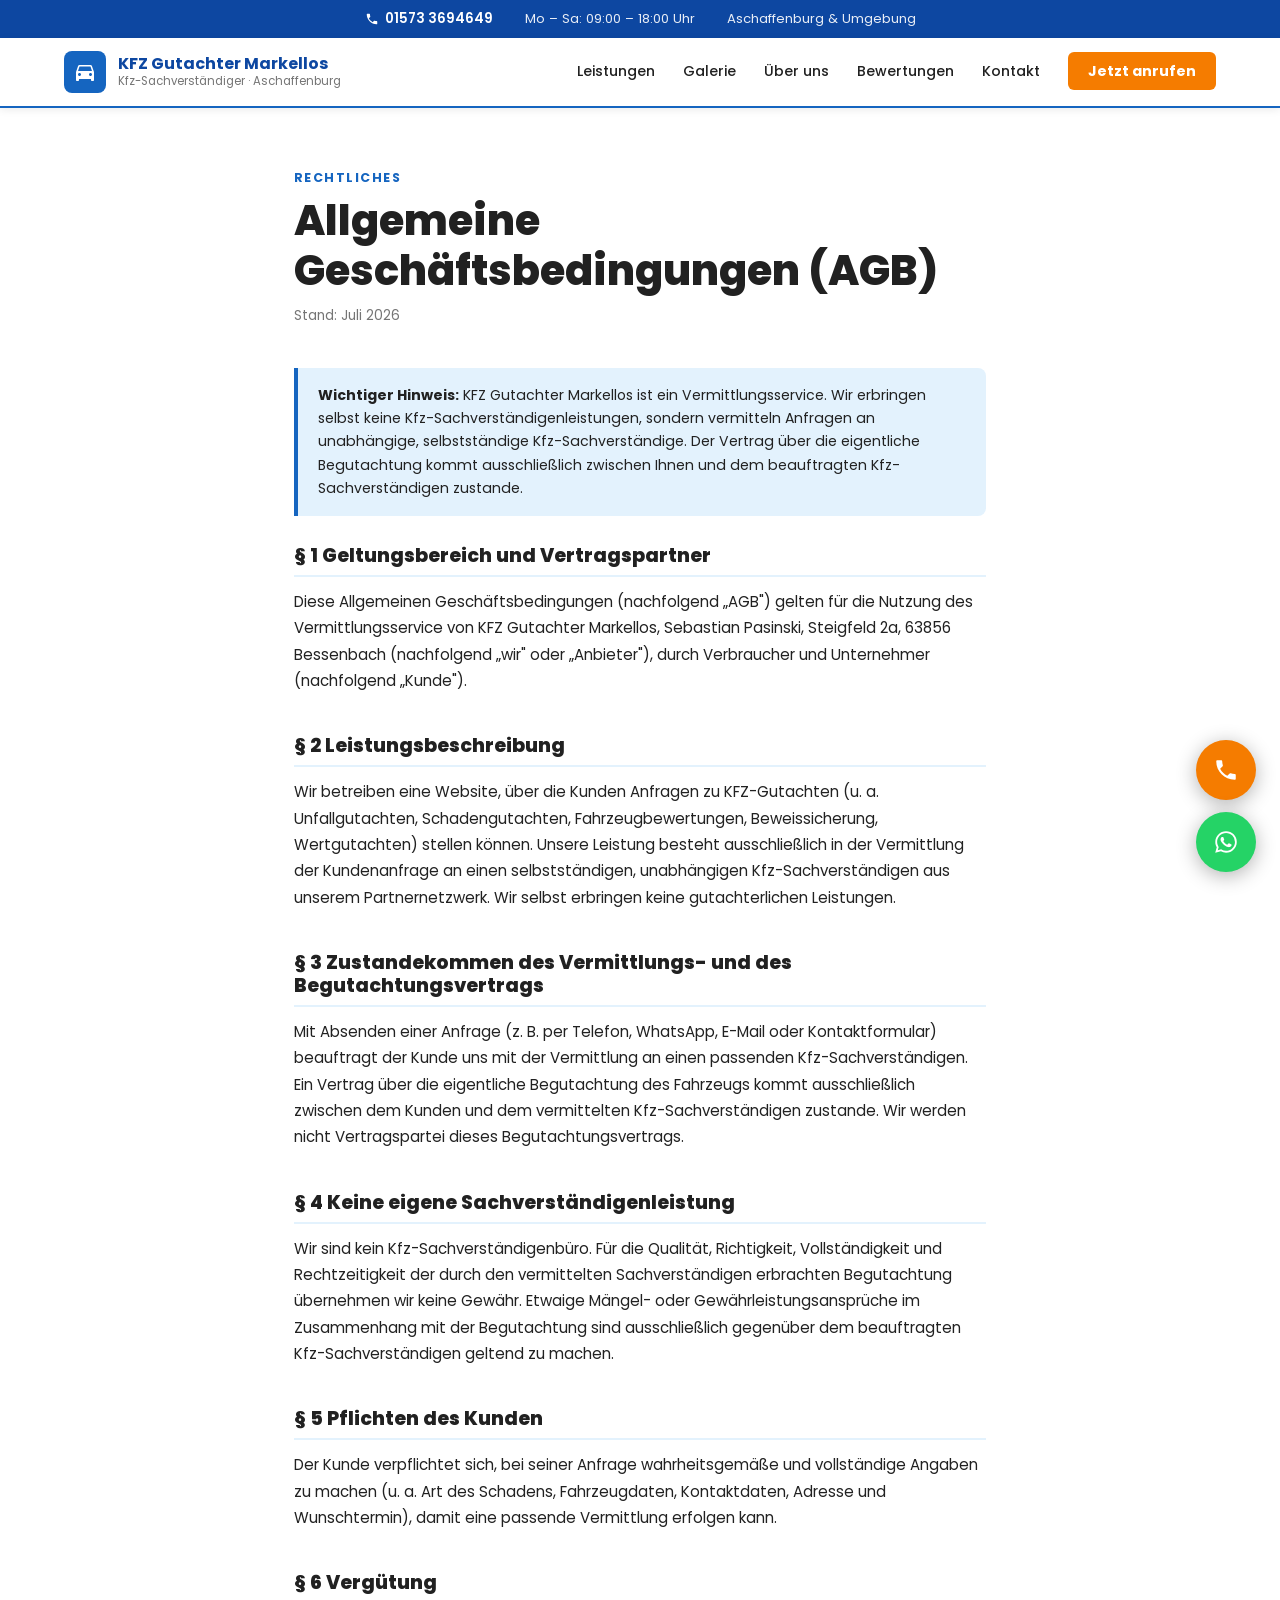
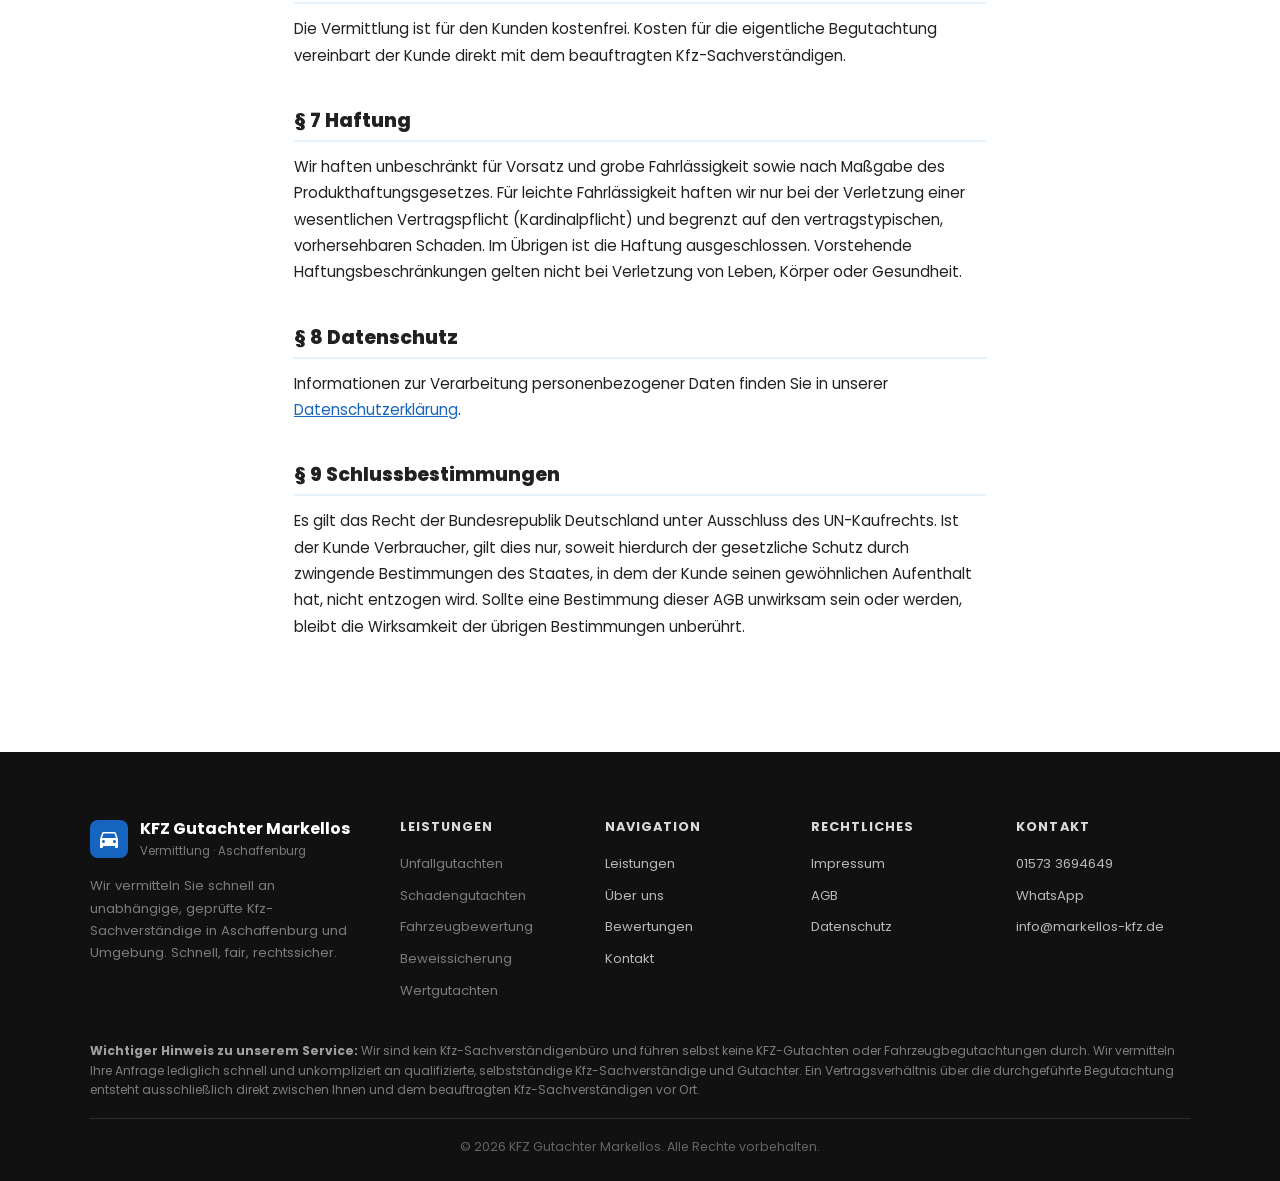
==== agb.html @ 5ba18771 "Initial Commit" ====
<!DOCTYPE html>
<html lang="de">
<head>
  <meta charset="UTF-8" />
  <meta name="viewport" content="width=device-width, initial-scale=1.0" />
  <meta name="description" content="Allgemeine Geschäftsbedingungen (AGB) des Vermittlungsservice von KFZ Gutachter Markellos." />
  <title>AGB | KFZ Gutachter Markellos</title>
  <link href="https://fonts.googleapis.com/css2?family=Poppins:wght@300;400;500;600;700;800&display=swap" rel="stylesheet" />
  <link href="style.css" rel="stylesheet" />
</head>
<body>

<!-- TOP BAR -->
<div class="topbar">
  <div class="topbar-item">
    <svg viewBox="0 0 24 24" style="width:14px;height:14px;fill:#fff;"><path d="M6.6 10.8c1.4 2.8 3.8 5.1 6.6 6.6l2.2-2.2c.3-.3.7-.4 1-.2 1.1.4 2.3.6 3.6.6.6 0 1 .4 1 1V20c0 .6-.4 1-1 1-9.4 0-17-7.6-17-17 0-.6.4-1 1-1h3.5c.6 0 1 .4 1 1 0 1.3.2 2.5.6 3.6.1.3 0 .7-.2 1L6.6 10.8z"/></svg>
    <a href="tel:015733694649">01573 3694649</a>
  </div>
  <div class="topbar-item">Mo – Sa: 09:00 – 18:00 Uhr</div>
  <div class="topbar-item">Aschaffenburg &amp; Umgebung</div>
</div>

<!-- NAV -->
<nav id="nav">
  <a href="index.html" class="nav-logo">
    <div class="nav-logo-icon">
      <svg viewBox="0 0 24 24"><path d="M18.92 6.01C18.72 5.42 18.16 5 17.5 5h-11c-.66 0-1.21.42-1.42 1.01L3 12v8c0 .55.45 1 1 1h1c.55 0 1-.45 1-1v-1h12v1c0 .55.45 1 1 1h1c.55 0 1-.45 1-1v-8l-2.08-5.99zM6.5 16c-.83 0-1.5-.67-1.5-1.5S5.67 13 6.5 13s1.5.67 1.5 1.5S7.33 16 6.5 16zm11 0c-.83 0-1.5-.67-1.5-1.5s.67-1.5 1.5-1.5 1.5.67 1.5 1.5-.67 1.5-1.5 1.5zM5 11l1.5-4.5h11L19 11H5z"/></svg>
    </div>
    <div class="nav-brand">
      <div class="nav-brand-name">KFZ Gutachter Markellos</div>
      <div class="nav-brand-sub">Kfz-Sachverständiger · Aschaffenburg</div>
    </div>
  </a>

  <ul class="nav-links" id="navLinks">
    <li><a href="index.html#leistungen">Leistungen</a></li>
    <li><a href="index.html#galerie">Galerie</a></li>
    <li><a href="ueber-uns.html">Über uns</a></li>
    <li><a href="index.html#bewertungen">Bewertungen</a></li>
    <li><a href="index.html#kontakt">Kontakt</a></li>
    <li><a href="tel:015733694649" class="nav-cta">Jetzt anrufen</a></li>
  </ul>

  <button class="hamburger" id="hamburger" aria-label="Menü öffnen">
    <span></span><span></span><span></span>
  </button>
</nav>

<!-- AGB CONTENT -->
<div class="legal-page">
  <div class="section-label">Rechtliches</div>
  <h1>Allgemeine Geschäftsbedingungen (AGB)</h1>
  <p class="legal-updated">Stand: Juli 2026</p>

  <div class="legal-note">
    <strong>Wichtiger Hinweis:</strong> KFZ Gutachter Markellos ist ein Vermittlungsservice. Wir erbringen selbst keine Kfz-Sachverständigenleistungen,
    sondern vermitteln Anfragen an unabhängige, selbstständige Kfz-Sachverständige. Der Vertrag über die eigentliche Begutachtung kommt ausschließlich
    zwischen Ihnen und dem beauftragten Kfz-Sachverständigen zustande.
  </div>

  <h2>§ 1 Geltungsbereich und Vertragspartner</h2>
  <p>
    Diese Allgemeinen Geschäftsbedingungen (nachfolgend „AGB") gelten für die Nutzung des Vermittlungsservice von KFZ Gutachter Markellos,
    Sebastian Pasinski, Steigfeld 2a, 63856 Bessenbach (nachfolgend „wir" oder „Anbieter"), durch Verbraucher und Unternehmer (nachfolgend „Kunde").
  </p>

  <h2>§ 2 Leistungsbeschreibung</h2>
  <p>
    Wir betreiben eine Website, über die Kunden Anfragen zu KFZ-Gutachten (u. a. Unfallgutachten, Schadengutachten, Fahrzeugbewertungen,
    Beweissicherung, Wertgutachten) stellen können. Unsere Leistung besteht ausschließlich in der Vermittlung der Kundenanfrage an einen
    selbstständigen, unabhängigen Kfz-Sachverständigen aus unserem Partnernetzwerk. Wir selbst erbringen keine gutachterlichen Leistungen.
  </p>

  <h2>§ 3 Zustandekommen des Vermittlungs- und des Begutachtungsvertrags</h2>
  <p>
    Mit Absenden einer Anfrage (z. B. per Telefon, WhatsApp, E-Mail oder Kontaktformular) beauftragt der Kunde uns mit der Vermittlung an
    einen passenden Kfz-Sachverständigen. Ein Vertrag über die eigentliche Begutachtung des Fahrzeugs kommt ausschließlich zwischen dem
    Kunden und dem vermittelten Kfz-Sachverständigen zustande. Wir werden nicht Vertragspartei dieses Begutachtungsvertrags.
  </p>

  <h2>§ 4 Keine eigene Sachverständigenleistung</h2>
  <p>
    Wir sind kein Kfz-Sachverständigenbüro. Für die Qualität, Richtigkeit, Vollständigkeit und Rechtzeitigkeit der durch den vermittelten
    Sachverständigen erbrachten Begutachtung übernehmen wir keine Gewähr. Etwaige Mängel- oder Gewährleistungsansprüche im Zusammenhang mit
    der Begutachtung sind ausschließlich gegenüber dem beauftragten Kfz-Sachverständigen geltend zu machen.
  </p>

  <h2>§ 5 Pflichten des Kunden</h2>
  <p>
    Der Kunde verpflichtet sich, bei seiner Anfrage wahrheitsgemäße und vollständige Angaben zu machen (u. a. Art des Schadens, Fahrzeugdaten,
    Kontaktdaten, Adresse und Wunschtermin), damit eine passende Vermittlung erfolgen kann.
  </p>

  <h2>§ 6 Vergütung</h2>
  <p>
    Die Vermittlung ist für den Kunden kostenfrei. Kosten für die eigentliche Begutachtung vereinbart der Kunde direkt mit dem beauftragten
    Kfz-Sachverständigen.
  </p>

  <h2>§ 7 Haftung</h2>
  <p>
    Wir haften unbeschränkt für Vorsatz und grobe Fahrlässigkeit sowie nach Maßgabe des Produkthaftungsgesetzes. Für leichte Fahrlässigkeit
    haften wir nur bei der Verletzung einer wesentlichen Vertragspflicht (Kardinalpflicht) und begrenzt auf den vertragstypischen, vorhersehbaren
    Schaden. Im Übrigen ist die Haftung ausgeschlossen. Vorstehende Haftungsbeschränkungen gelten nicht bei Verletzung von Leben, Körper oder
    Gesundheit.
  </p>

  <h2>§ 8 Datenschutz</h2>
  <p>
    Informationen zur Verarbeitung personenbezogener Daten finden Sie in unserer <a href="datenschutz.html">Datenschutzerklärung</a>.
  </p>

  <h2>§ 9 Schlussbestimmungen</h2>
  <p>
    Es gilt das Recht der Bundesrepublik Deutschland unter Ausschluss des UN-Kaufrechts. Ist der Kunde Verbraucher, gilt dies nur, soweit
    hierdurch der gesetzliche Schutz durch zwingende Bestimmungen des Staates, in dem der Kunde seinen gewöhnlichen Aufenthalt hat, nicht
    entzogen wird. Sollte eine Bestimmung dieser AGB unwirksam sein oder werden, bleibt die Wirksamkeit der übrigen Bestimmungen unberührt.
  </p>
</div>

<!-- FOOTER -->
<footer>
  <div class="footer-grid">

    <div class="footer-col">
      <div class="footer-brand">
        <div class="nav-logo-icon">
          <svg viewBox="0 0 24 24"><path d="M18.92 6.01C18.72 5.42 18.16 5 17.5 5h-11c-.66 0-1.21.42-1.42 1.01L3 12v8c0 .55.45 1 1 1h1c.55 0 1-.45 1-1v-1h12v1c0 .55.45 1 1 1h1c.55 0 1-.45 1-1v-8l-2.08-5.99zM6.5 16c-.83 0-1.5-.67-1.5-1.5S5.67 13 6.5 13s1.5.67 1.5 1.5S7.33 16 6.5 16zm11 0c-.83 0-1.5-.67-1.5-1.5s.67-1.5 1.5-1.5 1.5.67 1.5 1.5-.67 1.5-1.5 1.5zM5 11l1.5-4.5h11L19 11H5z"/></svg>
        </div>
        <div>
          <div class="footer-brand-name">KFZ Gutachter Markellos</div>
          <div class="footer-brand-sub">Vermittlung · Aschaffenburg</div>
        </div>
      </div>
      <p>Wir vermitteln Sie schnell an unabhängige, geprüfte Kfz-Sachverständige in Aschaffenburg und Umgebung. Schnell, fair, rechtssicher.</p>
    </div>

    <div class="footer-col">
      <h4>Leistungen</h4>
      <ul>
        <li>Unfallgutachten</li>
        <li>Schadengutachten</li>
        <li>Fahrzeugbewertung</li>
        <li>Beweissicherung</li>
        <li>Wertgutachten</li>
      </ul>
    </div>

    <div class="footer-col">
      <h4>Navigation</h4>
      <ul>
        <li><a href="index.html#leistungen">Leistungen</a></li>
        <li><a href="ueber-uns.html">Über uns</a></li>
        <li><a href="index.html#bewertungen">Bewertungen</a></li>
        <li><a href="index.html#kontakt">Kontakt</a></li>
      </ul>
    </div>

    <div class="footer-col">
      <h4>Rechtliches</h4>
      <ul>
        <li><a href="impressum.html">Impressum</a></li>
        <li><a href="agb.html">AGB</a></li>
        <li><a href="datenschutz.html">Datenschutz</a></li>
      </ul>
    </div>

    <div class="footer-col">
      <h4>Kontakt</h4>
      <ul>
        <li><a href="tel:015733694649">01573 3694649</a></li>
        <li><a href="https://wa.me/4915733694649" target="_blank" rel="noopener">WhatsApp</a></li>
        <li><a href="mailto:info@markellos-kfz.de">info@markellos-kfz.de</a></li>
      </ul>
    </div>

  </div>

  <div class="legal-notice">
    <strong>Wichtiger Hinweis zu unserem Service:</strong> Wir sind kein Kfz-Sachverständigenbüro und führen selbst keine KFZ-Gutachten oder Fahrzeugbegutachtungen durch. Wir vermitteln Ihre Anfrage lediglich schnell und unkompliziert an qualifizierte, selbstständige Kfz-Sachverständige und Gutachter. Ein Vertragsverhältnis über die durchgeführte Begutachtung entsteht ausschließlich direkt zwischen Ihnen und dem beauftragten Kfz-Sachverständigen vor Ort.
  </div>

  <div class="footer-bottom">
    &copy; 2026 KFZ Gutachter Markellos. Alle Rechte vorbehalten.
  </div>
</footer>

<!-- FLOATING BUTTONS -->
<a href="tel:015733694649" class="phone-float" title="Jetzt anrufen">
  <svg viewBox="0 0 24 24"><path d="M6.6 10.8c1.4 2.8 3.8 5.1 6.6 6.6l2.2-2.2c.3-.3.7-.4 1-.2 1.1.4 2.3.6 3.6.6.6 0 1 .4 1 1V20c0 .6-.4 1-1 1-9.4 0-17-7.6-17-17 0-.6.4-1 1-1h3.5c.6 0 1 .4 1 1 0 1.3.2 2.5.6 3.6.1.3 0 .7-.2 1L6.6 10.8z"/></svg>
</a>
<a href="https://wa.me/4915733694649" target="_blank" rel="noopener" class="whatsapp-float" title="WhatsApp schreiben">
  <svg viewBox="0 0 24 24"><path d="M12.04 2C6.58 2 2.13 6.45 2.13 11.91c0 1.75.46 3.45 1.32 4.95L2.05 22l5.25-1.38a9.9 9.9 0 0 0 4.74 1.21h.01c5.46 0 9.9-4.45 9.9-9.91 0-2.65-1.03-5.14-2.9-7.01A9.82 9.82 0 0 0 12.04 2zm0 18.13a8.2 8.2 0 0 1-4.19-1.15l-.3-.18-3.12.82.83-3.04-.2-.31a8.22 8.22 0 0 1-1.26-4.38c0-4.54 3.7-8.24 8.25-8.24 2.2 0 4.27.86 5.83 2.42a8.18 8.18 0 0 1 2.41 5.83c0 4.55-3.7 8.23-8.25 8.23zm4.52-6.16c-.25-.12-1.47-.72-1.7-.81-.23-.08-.39-.12-.56.13-.17.25-.64.81-.79.97-.14.17-.29.19-.54.06-.25-.12-1.04-.38-1.99-1.22-.73-.66-1.23-1.46-1.37-1.71-.14-.25-.02-.38.11-.51.11-.11.25-.29.37-.43.12-.15.16-.25.25-.42.08-.17.04-.31-.02-.44-.06-.12-.56-1.36-.77-1.86-.2-.48-.41-.42-.56-.43-.14-.01-.31-.01-.48-.01-.17 0-.44.06-.67.31-.23.25-.87.86-.87 2.09 0 1.23.9 2.42 1.02 2.59.12.17 1.77 2.7 4.28 3.79.6.26 1.06.41 1.43.53.6.19 1.15.16 1.58.1.48-.07 1.47-.6 1.68-1.18.21-.58.21-1.07.14-1.18-.07-.1-.23-.16-.48-.28z"/></svg>
</a>

<script>
  const hamburger = document.getElementById('hamburger');
  const navLinks  = document.getElementById('navLinks');
  hamburger.addEventListener('click', () => navLinks.classList.toggle('open'));
  navLinks.querySelectorAll('a').forEach(a =>
    a.addEventListener('click', () => navLinks.classList.remove('open'))
  );
</script>
</body>
</html>
---- style.css ----
*, *::before, *::after { box-sizing: border-box; margin: 0; padding: 0; }

:root {
  --blue:    #1565c0;
  --blue-dk: #0d47a1;
  --blue-lt: #e3f2fd;
  --accent:  #f57c00;
  --whatsapp:#25d366;
  --whatsapp-dk:#1da851;
  --grey:    #f5f5f5;
  --text:    #212121;
  --muted:   #757575;
  --white:   #ffffff;
  --border:  #e0e0e0;
}

html { scroll-behavior: smooth; }

body {
  font-family: 'Poppins', sans-serif;
  color: var(--text);
  background: var(--white);
  line-height: 1.65;
}

/* ── TOP BAR ── */
.topbar {
  background: var(--blue-dk);
  color: rgba(255,255,255,0.9);
  text-align: center;
  padding: 8px 5%;
  font-size: 0.82rem;
  display: flex;
  justify-content: center;
  align-items: center;
  gap: 32px;
  flex-wrap: wrap;
}

.topbar a { color: #fff; text-decoration: none; font-weight: 600; }
.topbar a:hover { text-decoration: underline; }
.topbar-item { display: flex; align-items: center; gap: 6px; }

/* ── NAV ── */
nav {
  position: sticky;
  top: 0;
  z-index: 100;
  background: var(--white);
  border-bottom: 2px solid var(--blue);
  display: flex;
  align-items: center;
  justify-content: space-between;
  padding: 0 5%;
  height: 70px;
  box-shadow: 0 2px 8px rgba(0,0,0,0.08);
}

.nav-logo {
  display: flex;
  align-items: center;
  gap: 12px;
  text-decoration: none;
}

.nav-logo-icon {
  width: 42px; height: 42px;
  background: var(--blue);
  border-radius: 8px;
  display: grid;
  place-items: center;
}

.nav-logo-icon svg { width: 24px; height: 24px; fill: #fff; }

.nav-brand { line-height: 1.25; }
.nav-brand-name {
  font-size: 1rem;
  font-weight: 700;
  color: var(--blue-dk);
}
.nav-brand-sub {
  font-size: 0.72rem;
  color: var(--muted);
  font-weight: 400;
}

.nav-links {
  display: flex;
  gap: 28px;
  list-style: none;
  align-items: center;
}

.nav-links a {
  color: var(--text);
  text-decoration: none;
  font-size: 0.88rem;
  font-weight: 500;
  transition: color 0.2s;
}

.nav-links a:hover { color: var(--blue); }

.nav-cta {
  background: var(--accent) !important;
  color: #fff !important;
  padding: 9px 20px;
  border-radius: 6px;
  font-weight: 700 !important;
}

.nav-cta:hover { background: #e65100 !important; }

.hamburger {
  display: none;
  flex-direction: column;
  gap: 5px;
  background: none;
  border: none;
  cursor: pointer;
  padding: 4px;
}

.hamburger span {
  display: block;
  width: 26px; height: 2px;
  background: var(--text);
  border-radius: 2px;
  transition: 0.3s;
}

/* ── HERO ── */
#hero {
  min-height: 92vh;
  background: linear-gradient(rgba(13, 71, 161, 0.82), rgba(13, 71, 161, 0.75)),
              url('unfall2.png') center/cover no-repeat;
  display: flex;
  align-items: center;
  padding: 80px 5% 60px;
}

.hero-content { max-width: 660px; }

.hero-tag {
  display: inline-block;
  background: var(--accent);
  color: #fff;
  padding: 5px 16px;
  border-radius: 4px;
  font-size: 0.78rem;
  font-weight: 700;
  text-transform: uppercase;
  letter-spacing: 0.08em;
  margin-bottom: 20px;
}

h1 {
  font-size: clamp(2rem, 5vw, 3.4rem);
  font-weight: 800;
  color: #fff;
  line-height: 1.15;
  margin-bottom: 18px;
}

.hero-sub {
  color: rgba(255,255,255,0.88);
  font-size: 1.05rem;
  margin-bottom: 36px;
  max-width: 540px;
  font-weight: 300;
}

.hero-btns {
  display: flex;
  gap: 14px;
  flex-wrap: wrap;
}

.btn {
  display: inline-flex;
  align-items: center;
  gap: 8px;
  padding: 14px 28px;
  border-radius: 6px;
  font-weight: 700;
  font-size: 0.95rem;
  text-decoration: none;
  transition: all 0.2s;
  border: 2px solid transparent;
  cursor: pointer;
  font-family: 'Poppins', sans-serif;
}

.btn-orange {
  background: var(--accent);
  color: #fff;
  border-color: var(--accent);
}

.btn-orange:hover { background: #e65100; border-color: #e65100; transform: translateY(-2px); box-shadow: 0 6px 20px rgba(0,0,0,0.2); }

.btn-whatsapp {
  background: var(--whatsapp);
  color: #fff;
  border-color: var(--whatsapp);
}

.btn-whatsapp:hover { background: var(--whatsapp-dk); border-color: var(--whatsapp-dk); transform: translateY(-2px); box-shadow: 0 6px 20px rgba(0,0,0,0.2); }

.btn-white {
  background: transparent;
  color: #fff;
  border-color: rgba(255,255,255,0.6);
}

.btn-white:hover { background: rgba(255,255,255,0.12); transform: translateY(-2px); }

.hero-trust {
  margin-top: 48px;
  display: flex;
  gap: 28px;
  flex-wrap: wrap;
}

.trust-item {
  display: flex;
  align-items: center;
  gap: 8px;
  color: rgba(255,255,255,0.9);
  font-size: 0.85rem;
  font-weight: 500;
}

.trust-check {
  width: 22px; height: 22px;
  background: rgba(255,255,255,0.2);
  border-radius: 50%;
  display: grid;
  place-items: center;
  font-size: 0.75rem;
  font-weight: 800;
  color: #fff;
  flex-shrink: 0;
}

/* ── TRUST BAND ── */
.trust-band {
  background: var(--blue);
  padding: 28px 5%;
  display: grid;
  grid-template-columns: repeat(4, 1fr);
  gap: 24px;
  text-align: center;
}

.trust-band-item { color: #fff; }
.trust-band-item .num { font-size: 2rem; font-weight: 800; color: #fff; }
.trust-band-item .label { font-size: 0.8rem; color: rgba(255,255,255,0.75); text-transform: uppercase; letter-spacing: 0.06em; }

/* ── SECTIONS ── */
.section { padding: 80px 5%; }
.section-grey { background: var(--grey); }

.section-header { margin-bottom: 48px; }
.section-label {
  display: inline-block;
  color: var(--blue);
  font-weight: 700;
  font-size: 0.78rem;
  text-transform: uppercase;
  letter-spacing: 0.12em;
  margin-bottom: 8px;
}

h2 {
  font-size: clamp(1.6rem, 3.5vw, 2.3rem);
  font-weight: 800;
  color: var(--text);
  line-height: 1.2;
  margin-bottom: 14px;
}

.section-sub {
  color: var(--muted);
  font-size: 1rem;
  max-width: 560px;
}

/* ── SERVICES ── */
.services-grid {
  display: grid;
  grid-template-columns: repeat(auto-fit, minmax(280px, 1fr));
  gap: 24px;
}

.service-card {
  background: var(--white);
  border-radius: 10px;
  padding: 32px 28px;
  border: 1px solid var(--border);
  transition: all 0.25s;
}

.service-card:hover {
  transform: translateY(-5px);
  box-shadow: 0 12px 32px rgba(21, 101, 192, 0.12);
  border-color: var(--blue);
}

.svc-icon {
  width: 56px; height: 56px;
  background: var(--blue-lt);
  border-radius: 12px;
  display: grid;
  place-items: center;
  margin-bottom: 20px;
}

.svc-icon svg { width: 28px; height: 28px; fill: var(--blue); }

.service-card h3 {
  font-size: 1.05rem;
  font-weight: 700;
  color: var(--text);
  margin-bottom: 10px;
}

.service-card p {
  font-size: 0.9rem;
  color: var(--muted);
  line-height: 1.65;
}

/* ── GALLERY ── */
.gallery-grid {
  display: grid;
  grid-template-columns: repeat(3, 1fr);
  gap: 16px;
}

@media (max-width: 768px) {
  .gallery-grid { grid-template-columns: 1fr 1fr; }
}

@media (max-width: 480px) {
  .gallery-grid { grid-template-columns: 1fr; }
}

.gallery-item {
  border-radius: 10px;
  overflow: hidden;
  position: relative;
  aspect-ratio: 4/3;
  background: #1a237e;
}

.gallery-item:first-child {
  grid-column: span 2;
  aspect-ratio: 16/9;
}

@media (max-width: 768px) {
  .gallery-item:first-child { grid-column: span 1; aspect-ratio: 4/3; }
}

.gallery-label {
  position: absolute;
  bottom: 0; left: 0; right: 0;
  background: linear-gradient(transparent, rgba(0,0,0,0.75));
  color: #fff;
  padding: 28px 16px 12px;
  font-size: 0.82rem;
  font-weight: 600;
  z-index: 2;
}

.gallery-item img {
  width: 100%;
  height: 100%;
  object-fit: cover;
  display: block;
  transition: transform 0.4s;
}

.gallery-item:hover img { transform: scale(1.04); }

/* ── ABOUT ── */
.about-grid {
  display: grid;
  grid-template-columns: 1fr 1fr;
  gap: 60px;
  align-items: center;
}

@media (max-width: 768px) {
  .about-grid { grid-template-columns: 1fr; gap: 36px; }
}

.about-img-box {
  border-radius: 12px;
  overflow: hidden;
  aspect-ratio: 4/3;
  background: linear-gradient(135deg, var(--blue-dk), var(--blue));
  display: flex;
  align-items: center;
  justify-content: center;
  position: relative;
}

.about-img-box img {
  width: 100%;
  height: 100%;
  object-fit: cover;
}

.about-text .section-label { margin-top: 0; }

.about-quote {
  background: var(--blue-lt);
  border-left: 4px solid var(--blue);
  padding: 20px 22px;
  border-radius: 0 8px 8px 0;
  font-size: 0.95rem;
  color: var(--text);
  font-style: italic;
  margin: 24px 0;
  line-height: 1.7;
}

.checklist {
  list-style: none;
  display: flex;
  flex-direction: column;
  gap: 10px;
}

.checklist li {
  display: flex;
  align-items: flex-start;
  gap: 10px;
  font-size: 0.92rem;
  color: var(--text);
}

.checklist li::before {
  content: '✓';
  background: var(--blue);
  color: #fff;
  font-weight: 800;
  width: 20px; height: 20px;
  border-radius: 50%;
  display: grid;
  place-items: center;
  font-size: 0.72rem;
  flex-shrink: 0;
  margin-top: 2px;
}

/* ── PROCESS ── */
.process-steps {
  display: grid;
  grid-template-columns: repeat(auto-fit, minmax(200px, 1fr));
  gap: 0;
  position: relative;
}

.step {
  text-align: center;
  padding: 32px 20px;
  position: relative;
}

.step:not(:last-child)::after {
  content: '→';
  position: absolute;
  right: -10px;
  top: 50%;
  transform: translateY(-50%);
  font-size: 1.4rem;
  color: var(--blue);
  font-weight: 700;
}

@media (max-width: 640px) {
  .step:not(:last-child)::after { display: none; }
}

.step-num {
  width: 52px; height: 52px;
  background: var(--blue);
  color: #fff;
  border-radius: 50%;
  display: grid;
  place-items: center;
  font-size: 1.3rem;
  font-weight: 800;
  margin: 0 auto 16px;
}

.step h3 { font-size: 1rem; font-weight: 700; color: var(--text); margin-bottom: 8px; }
.step p  { font-size: 0.85rem; color: var(--muted); }

/* ── REVIEWS ── */
.reviews-grid {
  display: grid;
  grid-template-columns: repeat(auto-fit, minmax(300px, 1fr));
  gap: 24px;
}

.review-card {
  background: var(--white);
  border: 1px solid var(--border);
  border-radius: 10px;
  padding: 28px;
}

.review-stars { color: #fbc02d; font-size: 1.1rem; letter-spacing: 2px; margin-bottom: 14px; }

.review-text {
  font-size: 0.92rem;
  color: var(--text);
  line-height: 1.7;
  margin-bottom: 18px;
  font-style: italic;
}

.review-footer {
  display: flex;
  align-items: center;
  gap: 12px;
}

.review-avatar {
  width: 42px; height: 42px;
  border-radius: 50%;
  background: var(--blue);
  color: #fff;
  display: grid;
  place-items: center;
  font-weight: 700;
  font-size: 1rem;
  flex-shrink: 0;
}

.review-name { font-weight: 700; font-size: 0.9rem; color: var(--text); }
.review-date { font-size: 0.78rem; color: var(--muted); }

.google-badge {
  display: inline-flex;
  align-items: center;
  gap: 5px;
  background: #f5f5f5;
  padding: 3px 10px;
  border-radius: 20px;
  font-size: 0.75rem;
  color: var(--muted);
  margin-top: 8px;
}

.google-g {
  width: 16px; height: 16px;
  background: #4285F4;
  border-radius: 50%;
  color: #fff;
  font-weight: 700;
  font-size: 0.6rem;
  display: grid;
  place-items: center;
}

/* ── CTA BANNER ── */
.cta-banner {
  background: var(--blue);
  padding: 72px 5%;
  text-align: center;
}

.cta-banner h2 { color: #fff; margin-bottom: 14px; }
.cta-banner p  { color: rgba(255,255,255,0.82); margin-bottom: 36px; font-size: 1rem; }
.cta-banner .hero-btns { justify-content: center; }

/* ── CONTACT ── */
.contact-grid {
  display: grid;
  grid-template-columns: 1fr 1fr;
  gap: 52px;
  align-items: start;
}

@media (max-width: 768px) {
  .contact-grid { grid-template-columns: 1fr; }
}

.contact-cards { display: flex; flex-direction: column; gap: 16px; }

.contact-card {
  display: flex;
  gap: 16px;
  align-items: flex-start;
  background: var(--grey);
  border-radius: 10px;
  padding: 18px 20px;
}

.contact-card-icon {
  width: 44px; height: 44px;
  background: var(--blue);
  border-radius: 8px;
  display: grid;
  place-items: center;
  flex-shrink: 0;
}

.contact-card-icon svg { width: 22px; height: 22px; fill: #fff; }

.contact-card h4 { font-size: 0.78rem; text-transform: uppercase; letter-spacing: 0.07em; color: var(--muted); margin-bottom: 4px; }
.contact-card p, .contact-card a {
  font-size: 0.98rem;
  font-weight: 600;
  color: var(--text);
  text-decoration: none;
}
.contact-card a:hover { color: var(--blue); }

.hours-list { margin-top: 6px; }
.hours-row {
  display: flex;
  justify-content: space-between;
  font-size: 0.87rem;
  padding: 4px 0;
  border-bottom: 1px solid var(--border);
}
.hours-row:last-child { border: none; }
.hours-day { color: var(--muted); font-weight: 400; }
.hours-time { font-weight: 600; color: var(--text); }
.hours-closed { color: #d32f2f; font-weight: 600; }

.map-box {
  border-radius: 12px;
  overflow: hidden;
  height: 380px;
  box-shadow: 0 4px 20px rgba(0,0,0,0.1);
}

.map-box iframe { width: 100%; height: 100%; border: none; }

/* ── LEGAL CONTENT PAGES (Impressum / AGB / Datenschutz / Über uns) ── */
.legal-page {
  max-width: 820px;
  margin: 0 auto;
  padding: 60px 5% 100px;
}

.legal-page .section-label { display: block; }
.legal-page h1 {
  color: var(--text);
  font-size: clamp(1.8rem, 4vw, 2.6rem);
  font-weight: 800;
  margin-bottom: 8px;
  line-height: 1.2;
}

.legal-page .legal-updated {
  color: var(--muted);
  font-size: 0.85rem;
  margin-bottom: 40px;
}

.legal-page h2 {
  font-size: 1.2rem;
  margin-top: 40px;
  margin-bottom: 12px;
  padding-bottom: 8px;
  border-bottom: 2px solid var(--blue-lt);
}

.legal-page h2:first-of-type { margin-top: 0; }

.legal-page h3 {
  font-size: 1rem;
  font-weight: 700;
  color: var(--text);
  margin-top: 22px;
  margin-bottom: 8px;
}

.legal-page p, .legal-page li {
  font-size: 0.94rem;
  color: var(--text);
  line-height: 1.75;
  margin-bottom: 12px;
}

.legal-page ul, .legal-page ol {
  padding-left: 22px;
  margin-bottom: 12px;
}

.legal-page a { color: var(--blue); }
.legal-page a:hover { text-decoration: underline; }

.legal-page strong { color: var(--text); }

.legal-note {
  background: var(--blue-lt);
  border-left: 4px solid var(--blue);
  padding: 16px 20px;
  border-radius: 0 8px 8px 0;
  font-size: 0.88rem;
  color: var(--text);
  margin-bottom: 28px;
}

/* ── PAGE HERO (for subpages without the big hero) ── */
.page-hero {
  background: linear-gradient(rgba(13,71,161,0.92), rgba(13,71,161,0.88));
  padding: 56px 5% 48px;
  text-align: center;
}

.page-hero .section-label { color: rgba(255,255,255,0.75); }
.page-hero h1 { color: #fff; font-size: clamp(1.8rem, 4vw, 2.6rem); font-weight: 800; }
.page-hero p { color: rgba(255,255,255,0.85); max-width: 560px; margin: 12px auto 0; }

/* ── ABOUT TEASER (homepage) ── */
.about-teaser-link {
  margin-top: 24px;
}

/* ── FOOTER ── */
footer {
  background: #111;
  color: rgba(255,255,255,0.5);
  padding: 64px 5% 24px;
  font-size: 0.82rem;
}

footer a { color: rgba(255,255,255,0.7); text-decoration: none; }
footer a:hover { color: #fff; }

.footer-grid {
  max-width: 1100px;
  margin: 0 auto;
  display: grid;
  grid-template-columns: 1.6fr 1fr 1fr 1fr 1fr;
  gap: 32px;
  margin-bottom: 40px;
}

@media (max-width: 900px) {
  .footer-grid { grid-template-columns: 1fr 1fr; }
}

@media (max-width: 560px) {
  .footer-grid { grid-template-columns: 1fr; }
}

.footer-brand { display: flex; align-items: center; gap: 12px; margin-bottom: 14px; }
.footer-brand .nav-logo-icon { width: 38px; height: 38px; }
.footer-brand-name { font-size: 1rem; font-weight: 700; color: #fff; }
.footer-brand-sub { font-size: 0.72rem; color: rgba(255,255,255,0.45); }
.footer-col p { line-height: 1.7; color: rgba(255,255,255,0.45); }

.footer-col h4 {
  color: rgba(255,255,255,0.85);
  font-size: 0.8rem;
  text-transform: uppercase;
  letter-spacing: 0.08em;
  margin-bottom: 16px;
}

.footer-col ul { list-style: none; display: flex; flex-direction: column; gap: 10px; }
.footer-col li { color: rgba(255,255,255,0.45); }

.legal-notice {
  max-width: 1100px;
  margin: 0 auto 18px;
  padding-bottom: 18px;
  border-bottom: 1px solid rgba(255,255,255,0.12);
  font-size: 0.76rem;
  line-height: 1.6;
  color: rgba(255,255,255,0.45);
  text-align: left;
}

.legal-notice strong { color: rgba(255,255,255,0.6); }

.footer-bottom {
  max-width: 1100px;
  margin: 0 auto;
  text-align: center;
  font-size: 0.78rem;
  color: rgba(255,255,255,0.35);
}

/* ── FLOAT BUTTONS ── */
.phone-float, .whatsapp-float {
  position: fixed;
  right: 24px;
  z-index: 200;
  width: 60px; height: 60px;
  border-radius: 50%;
  display: grid;
  place-items: center;
  box-shadow: 0 4px 20px rgba(0,0,0,0.3);
  text-decoration: none;
  transition: transform 0.2s;
}

.phone-float {
  bottom: 100px;
  background: var(--accent);
  color: #fff;
}

.whatsapp-float {
  bottom: 28px;
  background: var(--whatsapp);
  color: #fff;
}

.phone-float:hover, .whatsapp-float:hover { transform: scale(1.1); }
.phone-float svg, .whatsapp-float svg { width: 26px; height: 26px; fill: #fff; }

/* ── MOBILE ── */
@media (max-width: 820px) {
  .nav-links { display: none; flex-direction: column; }
  .nav-links.open {
    display: flex;
    position: fixed;
    top: 70px; left: 0; right: 0;
    background: var(--white);
    padding: 20px 5%;
    gap: 4px;
    border-top: 1px solid var(--border);
    box-shadow: 0 8px 20px rgba(0,0,0,0.1);
  }
  .nav-links.open li { border-bottom: 1px solid var(--border); }
  .nav-links.open a { display: block; padding: 13px 0; }
  .nav-links.open .nav-cta { background: var(--accent) !important; color: #fff !important; border-radius: 6px; padding: 13px 0; text-align: center; margin-top: 8px; }
  .hamburger { display: flex; }
  .trust-band { grid-template-columns: repeat(2, 1fr); }
  .section { padding: 60px 5%; }
}

@media (max-width: 480px) {
  .trust-band { grid-template-columns: 1fr; }
}
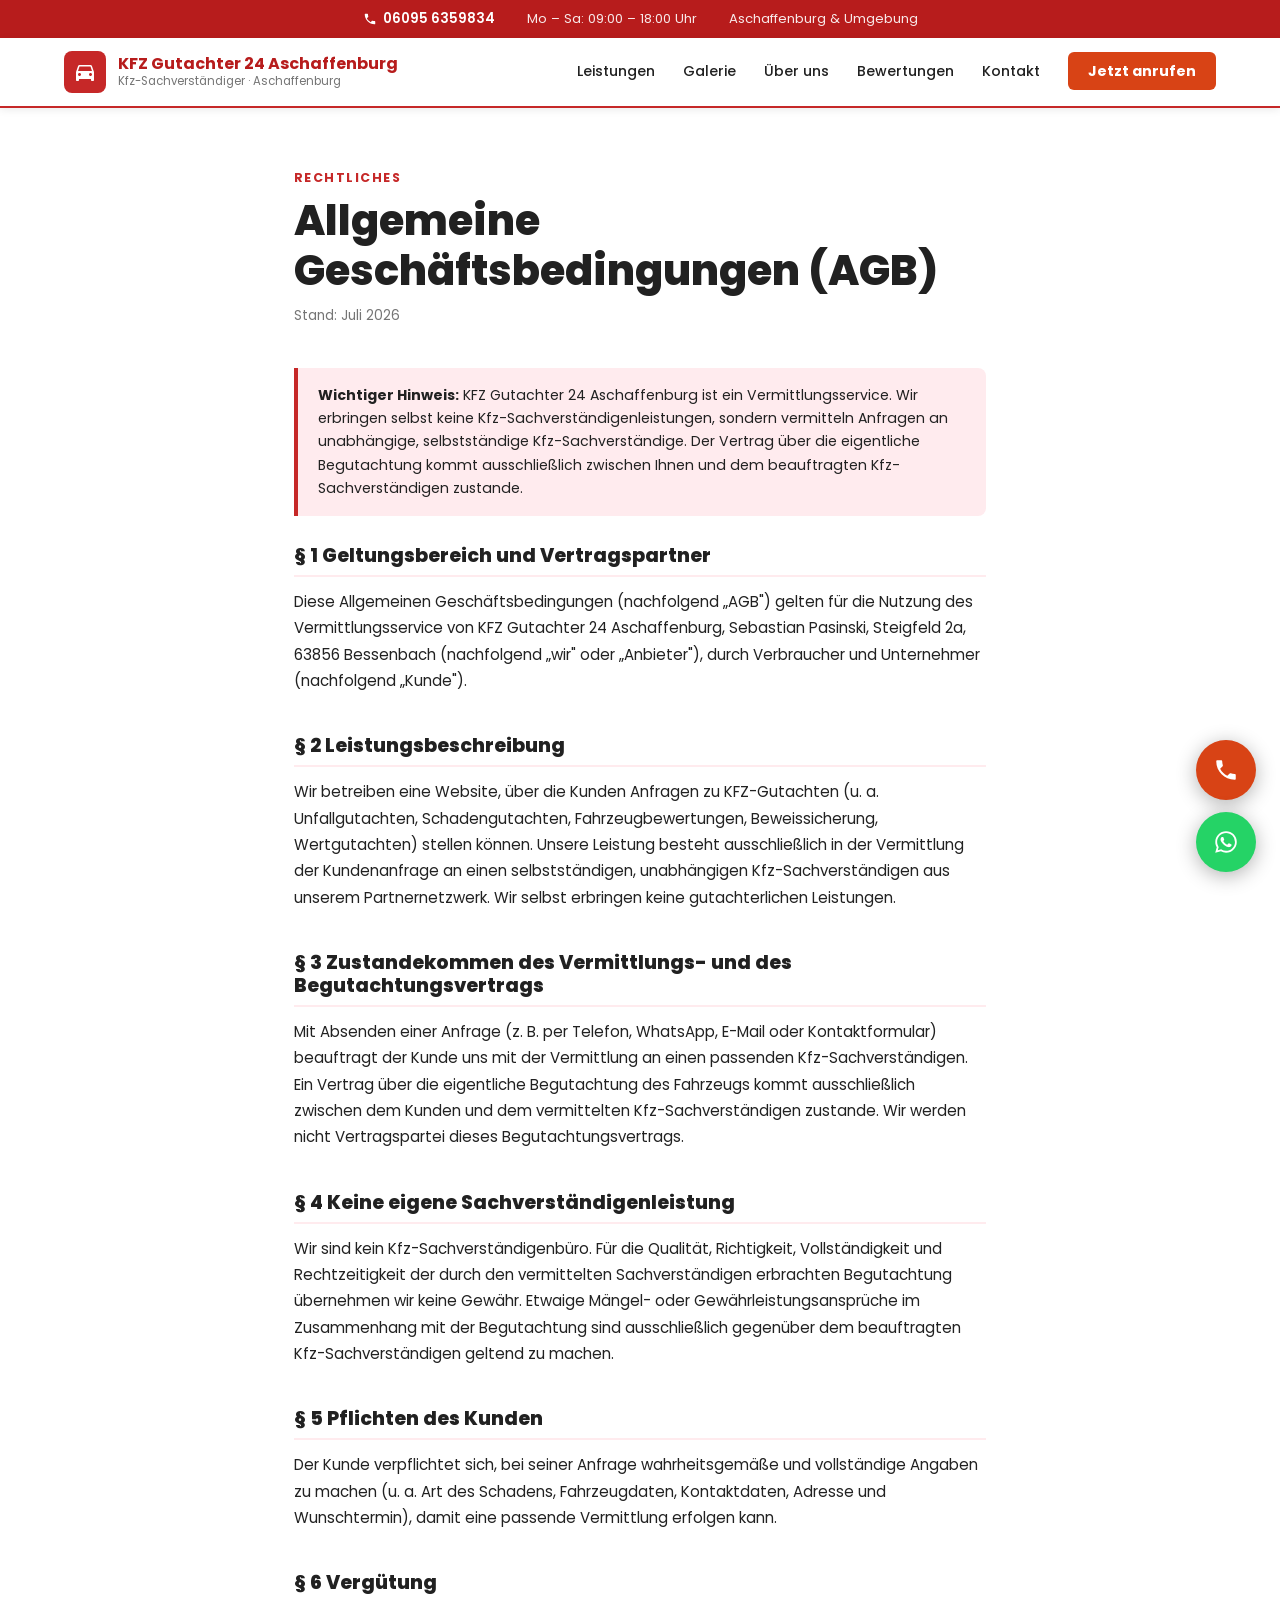
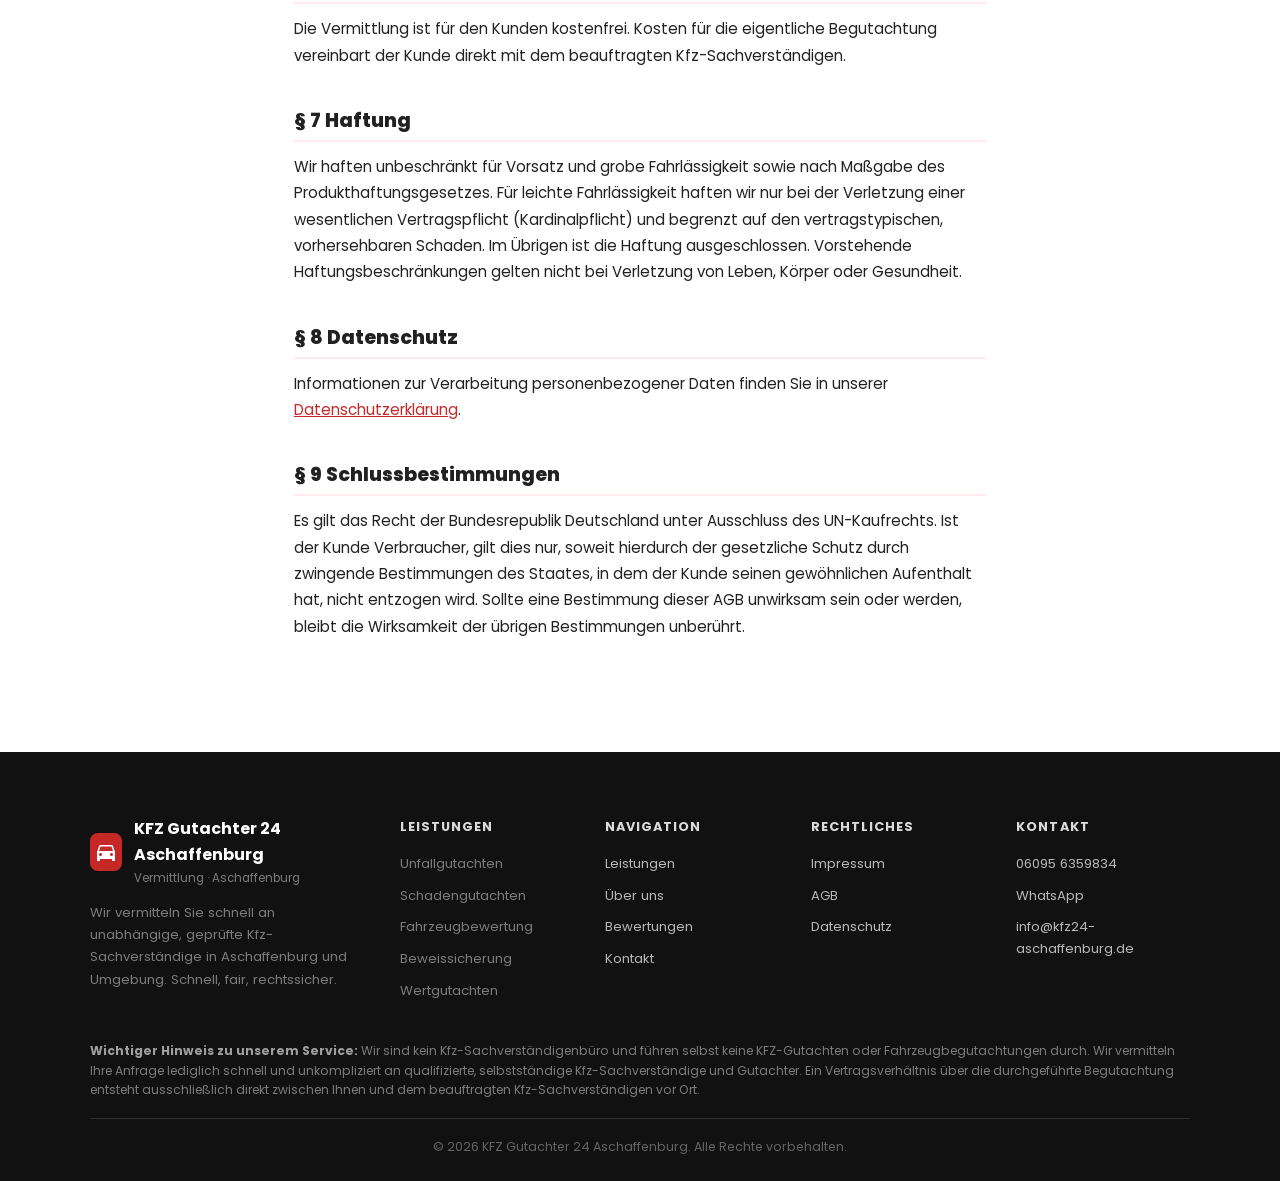
==== commit 2915a029: "Neue Farbpalette und Designe" ====
--- a/agb.html
+++ b/agb.html
@@ -3,8 +3,8 @@
 <head>
   <meta charset="UTF-8" />
   <meta name="viewport" content="width=device-width, initial-scale=1.0" />
-  <meta name="description" content="Allgemeine Geschäftsbedingungen (AGB) des Vermittlungsservice von KFZ Gutachter Markellos." />
-  <title>AGB | KFZ Gutachter Markellos</title>
+  <meta name="description" content="Allgemeine Geschäftsbedingungen (AGB) des Vermittlungsservice von KFZ Gutachter 24 Aschaffenburg." />
+  <title>AGB | KFZ Gutachter 24 Aschaffenburg</title>
   <link href="https://fonts.googleapis.com/css2?family=Poppins:wght@300;400;500;600;700;800&display=swap" rel="stylesheet" />
   <link href="style.css" rel="stylesheet" />
 </head>
@@ -14,7 +14,7 @@
 <div class="topbar">
   <div class="topbar-item">
     <svg viewBox="0 0 24 24" style="width:14px;height:14px;fill:#fff;"><path d="M6.6 10.8c1.4 2.8 3.8 5.1 6.6 6.6l2.2-2.2c.3-.3.7-.4 1-.2 1.1.4 2.3.6 3.6.6.6 0 1 .4 1 1V20c0 .6-.4 1-1 1-9.4 0-17-7.6-17-17 0-.6.4-1 1-1h3.5c.6 0 1 .4 1 1 0 1.3.2 2.5.6 3.6.1.3 0 .7-.2 1L6.6 10.8z"/></svg>
-    <a href="tel:015733694649">01573 3694649</a>
+    <a href="tel:060956359834">06095 6359834</a>
   </div>
   <div class="topbar-item">Mo – Sa: 09:00 – 18:00 Uhr</div>
   <div class="topbar-item">Aschaffenburg &amp; Umgebung</div>
@@ -27,7 +27,7 @@
       <svg viewBox="0 0 24 24"><path d="M18.92 6.01C18.72 5.42 18.16 5 17.5 5h-11c-.66 0-1.21.42-1.42 1.01L3 12v8c0 .55.45 1 1 1h1c.55 0 1-.45 1-1v-1h12v1c0 .55.45 1 1 1h1c.55 0 1-.45 1-1v-8l-2.08-5.99zM6.5 16c-.83 0-1.5-.67-1.5-1.5S5.67 13 6.5 13s1.5.67 1.5 1.5S7.33 16 6.5 16zm11 0c-.83 0-1.5-.67-1.5-1.5s.67-1.5 1.5-1.5 1.5.67 1.5 1.5-.67 1.5-1.5 1.5zM5 11l1.5-4.5h11L19 11H5z"/></svg>
     </div>
     <div class="nav-brand">
-      <div class="nav-brand-name">KFZ Gutachter Markellos</div>
+      <div class="nav-brand-name">KFZ Gutachter 24 Aschaffenburg</div>
       <div class="nav-brand-sub">Kfz-Sachverständiger · Aschaffenburg</div>
     </div>
   </a>
@@ -38,7 +38,7 @@
     <li><a href="ueber-uns.html">Über uns</a></li>
     <li><a href="index.html#bewertungen">Bewertungen</a></li>
     <li><a href="index.html#kontakt">Kontakt</a></li>
-    <li><a href="tel:015733694649" class="nav-cta">Jetzt anrufen</a></li>
+    <li><a href="tel:060956359834" class="nav-cta">Jetzt anrufen</a></li>
   </ul>
 
   <button class="hamburger" id="hamburger" aria-label="Menü öffnen">
@@ -53,14 +53,14 @@
   <p class="legal-updated">Stand: Juli 2026</p>
 
   <div class="legal-note">
-    <strong>Wichtiger Hinweis:</strong> KFZ Gutachter Markellos ist ein Vermittlungsservice. Wir erbringen selbst keine Kfz-Sachverständigenleistungen,
+    <strong>Wichtiger Hinweis:</strong> KFZ Gutachter 24 Aschaffenburg ist ein Vermittlungsservice. Wir erbringen selbst keine Kfz-Sachverständigenleistungen,
     sondern vermitteln Anfragen an unabhängige, selbstständige Kfz-Sachverständige. Der Vertrag über die eigentliche Begutachtung kommt ausschließlich
     zwischen Ihnen und dem beauftragten Kfz-Sachverständigen zustande.
   </div>
 
   <h2>§ 1 Geltungsbereich und Vertragspartner</h2>
   <p>
-    Diese Allgemeinen Geschäftsbedingungen (nachfolgend „AGB") gelten für die Nutzung des Vermittlungsservice von KFZ Gutachter Markellos,
+    Diese Allgemeinen Geschäftsbedingungen (nachfolgend „AGB") gelten für die Nutzung des Vermittlungsservice von KFZ Gutachter 24 Aschaffenburg,
     Sebastian Pasinski, Steigfeld 2a, 63856 Bessenbach (nachfolgend „wir" oder „Anbieter"), durch Verbraucher und Unternehmer (nachfolgend „Kunde").
   </p>
 
@@ -128,7 +128,7 @@
           <svg viewBox="0 0 24 24"><path d="M18.92 6.01C18.72 5.42 18.16 5 17.5 5h-11c-.66 0-1.21.42-1.42 1.01L3 12v8c0 .55.45 1 1 1h1c.55 0 1-.45 1-1v-1h12v1c0 .55.45 1 1 1h1c.55 0 1-.45 1-1v-8l-2.08-5.99zM6.5 16c-.83 0-1.5-.67-1.5-1.5S5.67 13 6.5 13s1.5.67 1.5 1.5S7.33 16 6.5 16zm11 0c-.83 0-1.5-.67-1.5-1.5s.67-1.5 1.5-1.5 1.5.67 1.5 1.5-.67 1.5-1.5 1.5zM5 11l1.5-4.5h11L19 11H5z"/></svg>
         </div>
         <div>
-          <div class="footer-brand-name">KFZ Gutachter Markellos</div>
+          <div class="footer-brand-name">KFZ Gutachter 24 Aschaffenburg</div>
           <div class="footer-brand-sub">Vermittlung · Aschaffenburg</div>
         </div>
       </div>
@@ -168,9 +168,9 @@
     <div class="footer-col">
       <h4>Kontakt</h4>
       <ul>
-        <li><a href="tel:015733694649">01573 3694649</a></li>
+        <li><a href="tel:060956359834">06095 6359834</a></li>
         <li><a href="https://wa.me/4915733694649" target="_blank" rel="noopener">WhatsApp</a></li>
-        <li><a href="mailto:info@markellos-kfz.de">info@markellos-kfz.de</a></li>
+        <li><a href="mailto:info@kfz24-aschaffenburg.de">info@kfz24-aschaffenburg.de</a></li>
       </ul>
     </div>
 
@@ -181,12 +181,12 @@
   </div>
 
   <div class="footer-bottom">
-    &copy; 2026 KFZ Gutachter Markellos. Alle Rechte vorbehalten.
+    &copy; 2026 KFZ Gutachter 24 Aschaffenburg. Alle Rechte vorbehalten.
   </div>
 </footer>
 
 <!-- FLOATING BUTTONS -->
-<a href="tel:015733694649" class="phone-float" title="Jetzt anrufen">
+<a href="tel:060956359834" class="phone-float" title="Jetzt anrufen">
   <svg viewBox="0 0 24 24"><path d="M6.6 10.8c1.4 2.8 3.8 5.1 6.6 6.6l2.2-2.2c.3-.3.7-.4 1-.2 1.1.4 2.3.6 3.6.6.6 0 1 .4 1 1V20c0 .6-.4 1-1 1-9.4 0-17-7.6-17-17 0-.6.4-1 1-1h3.5c.6 0 1 .4 1 1 0 1.3.2 2.5.6 3.6.1.3 0 .7-.2 1L6.6 10.8z"/></svg>
 </a>
 <a href="https://wa.me/4915733694649" target="_blank" rel="noopener" class="whatsapp-float" title="WhatsApp schreiben">
--- a/style.css
+++ b/style.css
@@ -1,10 +1,10 @@
 *, *::before, *::after { box-sizing: border-box; margin: 0; padding: 0; }
 
 :root {
-  --blue:    #1565c0;
-  --blue-dk: #0d47a1;
-  --blue-lt: #e3f2fd;
-  --accent:  #f57c00;
+  --blue:    #c62828;
+  --blue-dk: #b71c1c;
+  --blue-lt: #ffebee;
+  --accent:  #d84315;
   --whatsapp:#25d366;
   --whatsapp-dk:#1da851;
   --grey:    #f5f5f5;
@@ -110,7 +110,7 @@
   font-weight: 700 !important;
 }
 
-.nav-cta:hover { background: #e65100 !important; }
+.nav-cta:hover { background: #bf360c !important; }
 
 .hamburger {
   display: none;
@@ -133,7 +133,7 @@
 /* ── HERO ── */
 #hero {
   min-height: 92vh;
-  background: linear-gradient(rgba(13, 71, 161, 0.82), rgba(13, 71, 161, 0.75)),
+  background: linear-gradient(rgba(183, 28, 28, 0.82), rgba(183, 28, 28, 0.75)),
               url('unfall2.png') center/cover no-repeat;
   display: flex;
   align-items: center;
@@ -198,7 +198,7 @@
   border-color: var(--accent);
 }
 
-.btn-orange:hover { background: #e65100; border-color: #e65100; transform: translateY(-2px); box-shadow: 0 6px 20px rgba(0,0,0,0.2); }
+.btn-orange:hover { background: #bf360c; border-color: #bf360c; transform: translateY(-2px); box-shadow: 0 6px 20px rgba(0,0,0,0.2); }
 
 .btn-whatsapp {
   background: var(--whatsapp);
@@ -304,7 +304,7 @@
 
 .service-card:hover {
   transform: translateY(-5px);
-  box-shadow: 0 12px 32px rgba(21, 101, 192, 0.12);
+  box-shadow: 0 12px 32px rgba(198, 40, 40, 0.12);
   border-color: var(--blue);
 }
 
@@ -352,7 +352,7 @@
   overflow: hidden;
   position: relative;
   aspect-ratio: 4/3;
-  background: #1a237e;
+  background: #4a0e0e;
 }
 
 .gallery-item:first-child {
@@ -714,7 +714,7 @@
 
 /* ── PAGE HERO (for subpages without the big hero) ── */
 .page-hero {
-  background: linear-gradient(rgba(13,71,161,0.92), rgba(13,71,161,0.88));
+  background: linear-gradient(rgba(183,28,28,0.92), rgba(183,28,28,0.88));
   padding: 56px 5% 48px;
   text-align: center;
 }
